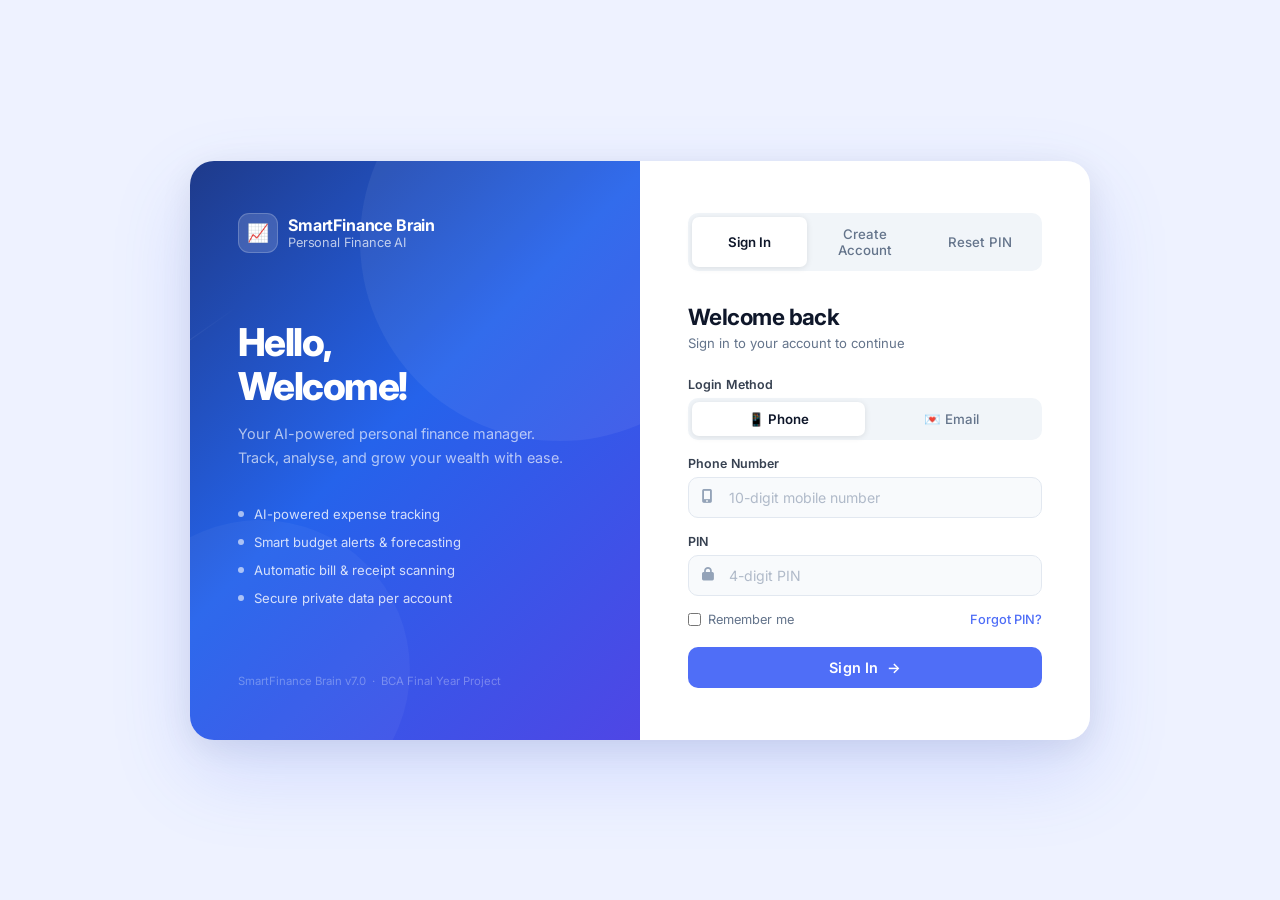
==== ui/index.html @ c881c328 "Created UI design" ====
<!DOCTYPE html>
<html lang="en">
<head>
<meta charset="UTF-8">
<meta http-equiv="refresh" content="0; url=login.html">
<title>SmartFinance Brain</title>
</head>
<body>
<script>window.location.href = 'login.html';</script>
</body>
</html>
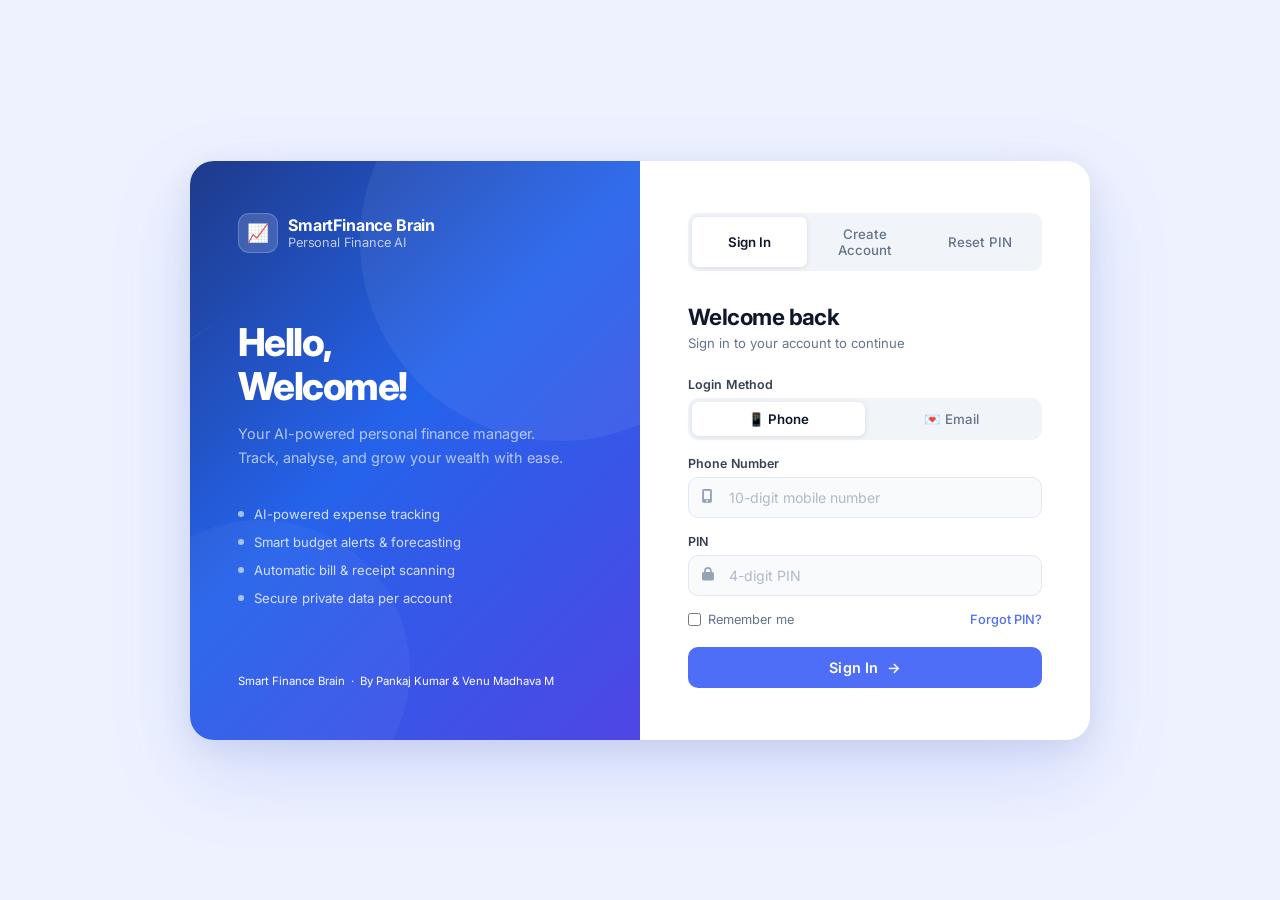
==== commit d1fa45fa: "Prepare SmartFinanceEngine for public release" ====
--- a/ui/index.html
+++ b/ui/index.html
@@ -2,7 +2,10 @@
 <html lang="en">
 <head>
 <meta charset="UTF-8">
+<meta name="viewport" content="width=device-width, initial-scale=1.0, viewport-fit=cover, maximum-scale=5.0">
 <meta http-equiv="refresh" content="0; url=login.html">
+<meta name="apple-mobile-web-app-capable" content="yes">
+<meta name="apple-mobile-web-app-status-bar-style" content="black-translucent">
 <title>SmartFinance Brain</title>
 </head>
 <body>
